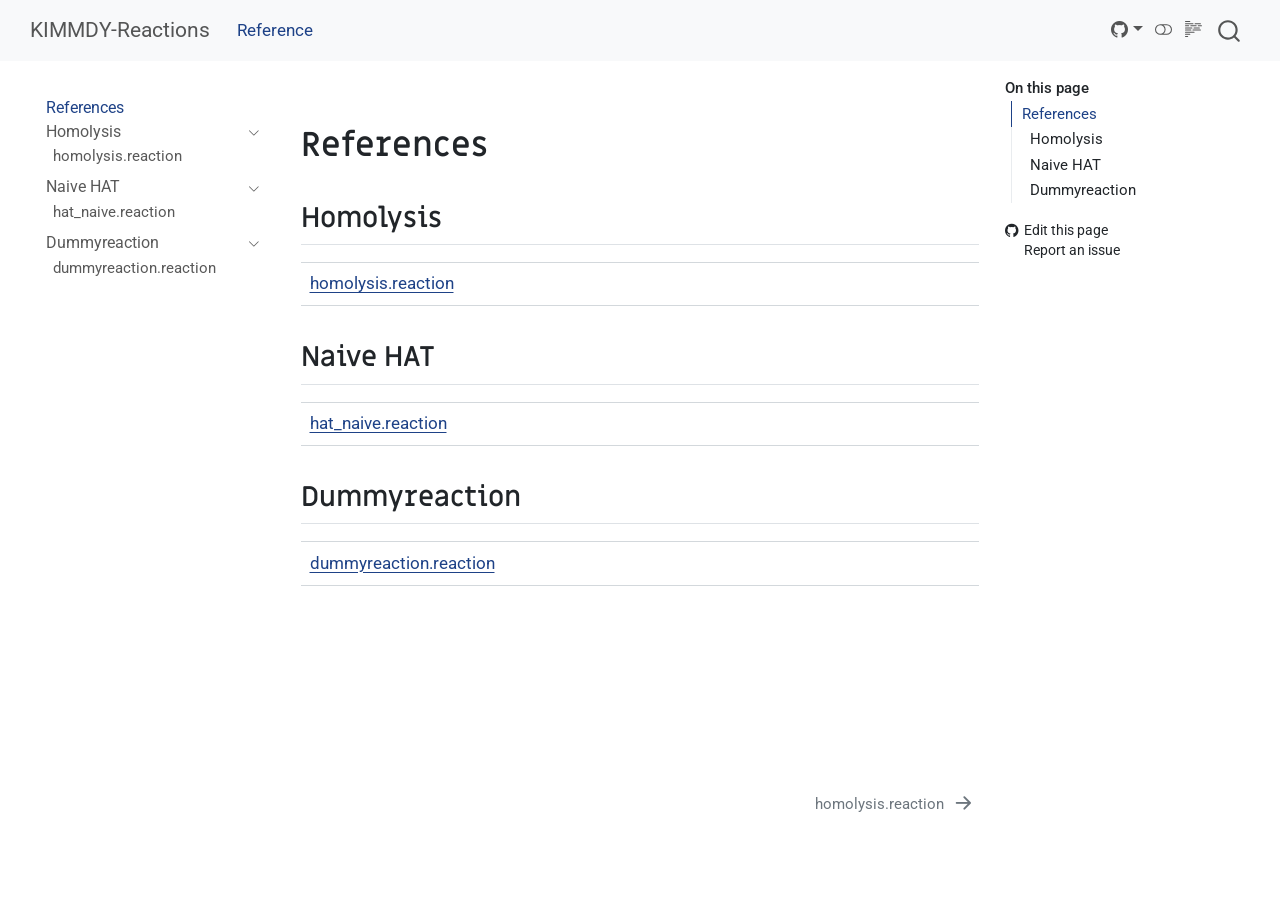
==== docs/_reference/index.html @ 9ba49b52 "docs: add docs" ====
<!DOCTYPE html>
<html xmlns="http://www.w3.org/1999/xhtml" lang="en" xml:lang="en"><head>

<meta charset="utf-8">
<meta name="generator" content="quarto-1.5.56">

<meta name="viewport" content="width=device-width, initial-scale=1.0, user-scalable=yes">


<title>index – KIMMDY-Reactions</title>
<style>
code{white-space: pre-wrap;}
span.smallcaps{font-variant: small-caps;}
div.columns{display: flex; gap: min(4vw, 1.5em);}
div.column{flex: auto; overflow-x: auto;}
div.hanging-indent{margin-left: 1.5em; text-indent: -1.5em;}
ul.task-list{list-style: none;}
ul.task-list li input[type="checkbox"] {
  width: 0.8em;
  margin: 0 0.8em 0.2em -1em; /* quarto-specific, see https://github.com/quarto-dev/quarto-cli/issues/4556 */ 
  vertical-align: middle;
}
</style>


<script src="../site_libs/quarto-nav/quarto-nav.js"></script>
<script src="../site_libs/quarto-nav/headroom.min.js"></script>
<script src="../site_libs/clipboard/clipboard.min.js"></script>
<script src="../site_libs/quarto-search/autocomplete.umd.js"></script>
<script src="../site_libs/quarto-search/fuse.min.js"></script>
<script src="../site_libs/quarto-search/quarto-search.js"></script>
<meta name="quarto:offset" content="../">
<link href="../_reference/homolysis.reaction.html" rel="next">
<script src="../site_libs/quarto-html/quarto.js"></script>
<script src="../site_libs/quarto-html/popper.min.js"></script>
<script src="../site_libs/quarto-html/tippy.umd.min.js"></script>
<script src="../site_libs/quarto-html/anchor.min.js"></script>
<link href="../site_libs/quarto-html/tippy.css" rel="stylesheet">
<link href="../site_libs/quarto-html/quarto-syntax-highlighting.css" rel="stylesheet" class="quarto-color-scheme" id="quarto-text-highlighting-styles">
<link href="../site_libs/quarto-html/quarto-syntax-highlighting-dark.css" rel="prefetch" class="quarto-color-scheme quarto-color-alternate" id="quarto-text-highlighting-styles">
<script src="../site_libs/bootstrap/bootstrap.min.js"></script>
<link href="../site_libs/bootstrap/bootstrap-icons.css" rel="stylesheet">
<link href="../site_libs/bootstrap/bootstrap.min.css" rel="stylesheet" class="quarto-color-scheme" id="quarto-bootstrap" data-mode="light">
<link href="../site_libs/bootstrap/bootstrap-dark.min.css" rel="prefetch" class="quarto-color-scheme quarto-color-alternate" id="quarto-bootstrap" data-mode="dark">
<script id="quarto-search-options" type="application/json">{
  "location": "navbar",
  "copy-button": false,
  "collapse-after": 3,
  "panel-placement": "end",
  "type": "overlay",
  "limit": 50,
  "keyboard-shortcut": [
    "f",
    "/",
    "s"
  ],
  "show-item-context": false,
  "language": {
    "search-no-results-text": "No results",
    "search-matching-documents-text": "matching documents",
    "search-copy-link-title": "Copy link to search",
    "search-hide-matches-text": "Hide additional matches",
    "search-more-match-text": "more match in this document",
    "search-more-matches-text": "more matches in this document",
    "search-clear-button-title": "Clear",
    "search-text-placeholder": "",
    "search-detached-cancel-button-title": "Cancel",
    "search-submit-button-title": "Submit",
    "search-label": "Search"
  }
}</script>


</head>

<body class="nav-sidebar floating nav-fixed">

<div id="quarto-search-results"></div>
  <header id="quarto-header" class="headroom fixed-top">
    <nav class="navbar navbar-expand-lg " data-bs-theme="dark">
      <div class="navbar-container container-fluid">
      <div class="navbar-brand-container mx-auto">
    <a class="navbar-brand" href="../index.html">
    <span class="navbar-title">KIMMDY-Reactions</span>
    </a>
  </div>
            <div id="quarto-search" class="" title="Search"></div>
          <button class="navbar-toggler" type="button" data-bs-toggle="collapse" data-bs-target="#navbarCollapse" aria-controls="navbarCollapse" role="menu" aria-expanded="false" aria-label="Toggle navigation" onclick="if (window.quartoToggleHeadroom) { window.quartoToggleHeadroom(); }">
  <span class="navbar-toggler-icon"></span>
</button>
          <div class="collapse navbar-collapse" id="navbarCollapse">
            <ul class="navbar-nav navbar-nav-scroll me-auto">
  <li class="nav-item">
    <a class="nav-link active" href="../_reference/index.html" aria-current="page"> 
<span class="menu-text">Reference</span></a>
  </li>  
</ul>
          </div> <!-- /navcollapse -->
            <div class="quarto-navbar-tools tools-wide">
    <div class="dropdown">
      <a href="" title="" id="quarto-navigation-tool-dropdown-0" class="quarto-navigation-tool dropdown-toggle px-1" data-bs-toggle="dropdown" aria-expanded="false" role="link" aria-label=""><i class="bi bi-github"></i></a>
      <ul class="dropdown-menu" aria-labelledby="quarto-navigation-tool-dropdown-0">
          <li>
            <a class="dropdown-item quarto-navbar-tools-item" href="https://github.com/graeter-group/kimmdy-reactions">
            Source Code
            </a>
          </li>
          <li>
            <a class="dropdown-item quarto-navbar-tools-item" href="https://github.com/graeter-group/kimmdy-reactions/issues/new">
            Report a Bug
            </a>
          </li>
      </ul>
    </div>
  <a href="" class="quarto-color-scheme-toggle quarto-navigation-tool  px-1" onclick="window.quartoToggleColorScheme(); return false;" title="Toggle dark mode"><i class="bi"></i></a>
  <a href="" class="quarto-reader-toggle quarto-navigation-tool px-1" onclick="window.quartoToggleReader(); return false;" title="Toggle reader mode">
  <div class="quarto-reader-toggle-btn">
  <i class="bi"></i>
  </div>
</a>
</div>
      </div> <!-- /container-fluid -->
    </nav>
  <nav class="quarto-secondary-nav">
    <div class="container-fluid d-flex">
      <button type="button" class="quarto-btn-toggle btn" data-bs-toggle="collapse" role="button" data-bs-target=".quarto-sidebar-collapse-item" aria-controls="quarto-sidebar" aria-expanded="false" aria-label="Toggle sidebar navigation" onclick="if (window.quartoToggleHeadroom) { window.quartoToggleHeadroom(); }">
        <i class="bi bi-layout-text-sidebar-reverse"></i>
      </button>
        <nav class="quarto-page-breadcrumbs" aria-label="breadcrumb"><ol class="breadcrumb"><li class="breadcrumb-item"><a href="../_reference/index.html">References</a></li></ol></nav>
        <a class="flex-grow-1" role="navigation" data-bs-toggle="collapse" data-bs-target=".quarto-sidebar-collapse-item" aria-controls="quarto-sidebar" aria-expanded="false" aria-label="Toggle sidebar navigation" onclick="if (window.quartoToggleHeadroom) { window.quartoToggleHeadroom(); }">      
        </a>
    </div>
  </nav>
</header>
<!-- content -->
<div id="quarto-content" class="quarto-container page-columns page-rows-contents page-layout-article page-navbar">
<!-- sidebar -->
  <nav id="quarto-sidebar" class="sidebar collapse collapse-horizontal quarto-sidebar-collapse-item sidebar-navigation floating overflow-auto">
    <div class="sidebar-menu-container"> 
    <ul class="list-unstyled mt-1">
        <li class="sidebar-item">
  <div class="sidebar-item-container"> 
  <a href="../_reference/index.html" class="sidebar-item-text sidebar-link active">
 <span class="menu-text">References</span></a>
  </div>
</li>
        <li class="sidebar-item sidebar-item-section">
      <div class="sidebar-item-container"> 
            <a class="sidebar-item-text sidebar-link text-start" data-bs-toggle="collapse" data-bs-target="#quarto-sidebar-section-1" role="navigation" aria-expanded="true">
 <span class="menu-text">Homolysis</span></a>
          <a class="sidebar-item-toggle text-start" data-bs-toggle="collapse" data-bs-target="#quarto-sidebar-section-1" role="navigation" aria-expanded="true" aria-label="Toggle section">
            <i class="bi bi-chevron-right ms-2"></i>
          </a> 
      </div>
      <ul id="quarto-sidebar-section-1" class="collapse list-unstyled sidebar-section depth1 show">  
          <li class="sidebar-item">
  <div class="sidebar-item-container"> 
  <a href="../_reference/homolysis.reaction.html" class="sidebar-item-text sidebar-link">
 <span class="menu-text">homolysis.reaction</span></a>
  </div>
</li>
      </ul>
  </li>
        <li class="sidebar-item sidebar-item-section">
      <div class="sidebar-item-container"> 
            <a class="sidebar-item-text sidebar-link text-start" data-bs-toggle="collapse" data-bs-target="#quarto-sidebar-section-2" role="navigation" aria-expanded="true">
 <span class="menu-text">Naive HAT</span></a>
          <a class="sidebar-item-toggle text-start" data-bs-toggle="collapse" data-bs-target="#quarto-sidebar-section-2" role="navigation" aria-expanded="true" aria-label="Toggle section">
            <i class="bi bi-chevron-right ms-2"></i>
          </a> 
      </div>
      <ul id="quarto-sidebar-section-2" class="collapse list-unstyled sidebar-section depth1 show">  
          <li class="sidebar-item">
  <div class="sidebar-item-container"> 
  <a href="../_reference/hat_naive.reaction.html" class="sidebar-item-text sidebar-link">
 <span class="menu-text">hat_naive.reaction</span></a>
  </div>
</li>
      </ul>
  </li>
        <li class="sidebar-item sidebar-item-section">
      <div class="sidebar-item-container"> 
            <a class="sidebar-item-text sidebar-link text-start" data-bs-toggle="collapse" data-bs-target="#quarto-sidebar-section-3" role="navigation" aria-expanded="true">
 <span class="menu-text">Dummyreaction</span></a>
          <a class="sidebar-item-toggle text-start" data-bs-toggle="collapse" data-bs-target="#quarto-sidebar-section-3" role="navigation" aria-expanded="true" aria-label="Toggle section">
            <i class="bi bi-chevron-right ms-2"></i>
          </a> 
      </div>
      <ul id="quarto-sidebar-section-3" class="collapse list-unstyled sidebar-section depth1 show">  
          <li class="sidebar-item">
  <div class="sidebar-item-container"> 
  <a href="../_reference/dummyreaction.reaction.html" class="sidebar-item-text sidebar-link">
 <span class="menu-text">dummyreaction.reaction</span></a>
  </div>
</li>
      </ul>
  </li>
    </ul>
    </div>
</nav>
<div id="quarto-sidebar-glass" class="quarto-sidebar-collapse-item" data-bs-toggle="collapse" data-bs-target=".quarto-sidebar-collapse-item"></div>
<!-- margin-sidebar -->
    <div id="quarto-margin-sidebar" class="sidebar margin-sidebar">
        <nav id="TOC" role="doc-toc" class="toc-active" data-toc-expanded="99">
    <h2 id="toc-title">On this page</h2>
   
  <ul>
  <li><a href="#references" id="toc-references" class="nav-link active" data-scroll-target="#references">References</a>
  <ul>
  <li><a href="#homolysis" id="toc-homolysis" class="nav-link" data-scroll-target="#homolysis">Homolysis</a></li>
  <li><a href="#naive-hat" id="toc-naive-hat" class="nav-link" data-scroll-target="#naive-hat">Naive HAT</a></li>
  <li><a href="#dummyreaction" id="toc-dummyreaction" class="nav-link" data-scroll-target="#dummyreaction">Dummyreaction</a></li>
  </ul></li>
  </ul>
<div class="toc-actions"><ul><li><a href="https://github.com/graeter-group/kimmdy-reactions/edit/main/_reference/index.qmd" class="toc-action"><i class="bi bi-github"></i>Edit this page</a></li><li><a href="https://github.com/graeter-group/kimmdy-reactions/issues/new" class="toc-action"><i class="bi empty"></i>Report an issue</a></li></ul></div></nav>
    </div>
<!-- main -->
<main class="content" id="quarto-document-content">




<section id="references" class="level1 doc doc-index">
<h1 class="doc doc-index">References</h1>
<section id="homolysis" class="level2">
<h2 class="anchored" data-anchor-id="homolysis">Homolysis</h2>
<table class="caption-top table">
<tbody>
<tr class="odd">
<td><a href="../_reference/homolysis.reaction.html#homolysis.reaction">homolysis.reaction</a></td>
<td></td>
</tr>
</tbody>
</table>
</section>
<section id="naive-hat" class="level2">
<h2 class="anchored" data-anchor-id="naive-hat">Naive HAT</h2>
<table class="caption-top table">
<tbody>
<tr class="odd">
<td><a href="../_reference/hat_naive.reaction.html#hat_naive.reaction">hat_naive.reaction</a></td>
<td></td>
</tr>
</tbody>
</table>
</section>
<section id="dummyreaction" class="level2">
<h2 class="anchored" data-anchor-id="dummyreaction">Dummyreaction</h2>
<table class="caption-top table">
<tbody>
<tr class="odd">
<td><a href="../_reference/dummyreaction.reaction.html#dummyreaction.reaction">dummyreaction.reaction</a></td>
<td></td>
</tr>
</tbody>
</table>


</section>
</section>

<a onclick="window.scrollTo(0, 0); return false;" role="button" id="quarto-back-to-top"><i class="bi bi-arrow-up"></i> Back to top</a></main> <!-- /main -->
<script id="quarto-html-after-body" type="application/javascript">
window.document.addEventListener("DOMContentLoaded", function (event) {
  const toggleBodyColorMode = (bsSheetEl) => {
    const mode = bsSheetEl.getAttribute("data-mode");
    const bodyEl = window.document.querySelector("body");
    if (mode === "dark") {
      bodyEl.classList.add("quarto-dark");
      bodyEl.classList.remove("quarto-light");
    } else {
      bodyEl.classList.add("quarto-light");
      bodyEl.classList.remove("quarto-dark");
    }
  }
  const toggleBodyColorPrimary = () => {
    const bsSheetEl = window.document.querySelector("link#quarto-bootstrap");
    if (bsSheetEl) {
      toggleBodyColorMode(bsSheetEl);
    }
  }
  toggleBodyColorPrimary();  
  const disableStylesheet = (stylesheets) => {
    for (let i=0; i < stylesheets.length; i++) {
      const stylesheet = stylesheets[i];
      stylesheet.rel = 'prefetch';
    }
  }
  const enableStylesheet = (stylesheets) => {
    for (let i=0; i < stylesheets.length; i++) {
      const stylesheet = stylesheets[i];
      stylesheet.rel = 'stylesheet';
    }
  }
  const manageTransitions = (selector, allowTransitions) => {
    const els = window.document.querySelectorAll(selector);
    for (let i=0; i < els.length; i++) {
      const el = els[i];
      if (allowTransitions) {
        el.classList.remove('notransition');
      } else {
        el.classList.add('notransition');
      }
    }
  }
  const toggleGiscusIfUsed = (isAlternate, darkModeDefault) => {
    const baseTheme = document.querySelector('#giscus-base-theme')?.value ?? 'light';
    const alternateTheme = document.querySelector('#giscus-alt-theme')?.value ?? 'dark';
    let newTheme = '';
    if(darkModeDefault) {
      newTheme = isAlternate ? baseTheme : alternateTheme;
    } else {
      newTheme = isAlternate ? alternateTheme : baseTheme;
    }
    const changeGiscusTheme = () => {
      // From: https://github.com/giscus/giscus/issues/336
      const sendMessage = (message) => {
        const iframe = document.querySelector('iframe.giscus-frame');
        if (!iframe) return;
        iframe.contentWindow.postMessage({ giscus: message }, 'https://giscus.app');
      }
      sendMessage({
        setConfig: {
          theme: newTheme
        }
      });
    }
    const isGiscussLoaded = window.document.querySelector('iframe.giscus-frame') !== null;
    if (isGiscussLoaded) {
      changeGiscusTheme();
    }
  }
  const toggleColorMode = (alternate) => {
    // Switch the stylesheets
    const alternateStylesheets = window.document.querySelectorAll('link.quarto-color-scheme.quarto-color-alternate');
    manageTransitions('#quarto-margin-sidebar .nav-link', false);
    if (alternate) {
      enableStylesheet(alternateStylesheets);
      for (const sheetNode of alternateStylesheets) {
        if (sheetNode.id === "quarto-bootstrap") {
          toggleBodyColorMode(sheetNode);
        }
      }
    } else {
      disableStylesheet(alternateStylesheets);
      toggleBodyColorPrimary();
    }
    manageTransitions('#quarto-margin-sidebar .nav-link', true);
    // Switch the toggles
    const toggles = window.document.querySelectorAll('.quarto-color-scheme-toggle');
    for (let i=0; i < toggles.length; i++) {
      const toggle = toggles[i];
      if (toggle) {
        if (alternate) {
          toggle.classList.add("alternate");     
        } else {
          toggle.classList.remove("alternate");
        }
      }
    }
    // Hack to workaround the fact that safari doesn't
    // properly recolor the scrollbar when toggling (#1455)
    if (navigator.userAgent.indexOf('Safari') > 0 && navigator.userAgent.indexOf('Chrome') == -1) {
      manageTransitions("body", false);
      window.scrollTo(0, 1);
      setTimeout(() => {
        window.scrollTo(0, 0);
        manageTransitions("body", true);
      }, 40);  
    }
  }
  const isFileUrl = () => { 
    return window.location.protocol === 'file:';
  }
  const hasAlternateSentinel = () => {  
    let styleSentinel = getColorSchemeSentinel();
    if (styleSentinel !== null) {
      return styleSentinel === "alternate";
    } else {
      return false;
    }
  }
  const setStyleSentinel = (alternate) => {
    const value = alternate ? "alternate" : "default";
    if (!isFileUrl()) {
      window.localStorage.setItem("quarto-color-scheme", value);
    } else {
      localAlternateSentinel = value;
    }
  }
  const getColorSchemeSentinel = () => {
    if (!isFileUrl()) {
      const storageValue = window.localStorage.getItem("quarto-color-scheme");
      return storageValue != null ? storageValue : localAlternateSentinel;
    } else {
      return localAlternateSentinel;
    }
  }
  const darkModeDefault = false;
  let localAlternateSentinel = darkModeDefault ? 'alternate' : 'default';
  // Dark / light mode switch
  window.quartoToggleColorScheme = () => {
    // Read the current dark / light value 
    let toAlternate = !hasAlternateSentinel();
    toggleColorMode(toAlternate);
    setStyleSentinel(toAlternate);
    toggleGiscusIfUsed(toAlternate, darkModeDefault);
  };
  // Ensure there is a toggle, if there isn't float one in the top right
  if (window.document.querySelector('.quarto-color-scheme-toggle') === null) {
    const a = window.document.createElement('a');
    a.classList.add('top-right');
    a.classList.add('quarto-color-scheme-toggle');
    a.href = "";
    a.onclick = function() { try { window.quartoToggleColorScheme(); } catch {} return false; };
    const i = window.document.createElement("i");
    i.classList.add('bi');
    a.appendChild(i);
    window.document.body.appendChild(a);
  }
  // Switch to dark mode if need be
  if (hasAlternateSentinel()) {
    toggleColorMode(true);
  } else {
    toggleColorMode(false);
  }
  const icon = "";
  const anchorJS = new window.AnchorJS();
  anchorJS.options = {
    placement: 'right',
    icon: icon
  };
  anchorJS.add('.anchored');
  const isCodeAnnotation = (el) => {
    for (const clz of el.classList) {
      if (clz.startsWith('code-annotation-')) {                     
        return true;
      }
    }
    return false;
  }
  const onCopySuccess = function(e) {
    // button target
    const button = e.trigger;
    // don't keep focus
    button.blur();
    // flash "checked"
    button.classList.add('code-copy-button-checked');
    var currentTitle = button.getAttribute("title");
    button.setAttribute("title", "Copied!");
    let tooltip;
    if (window.bootstrap) {
      button.setAttribute("data-bs-toggle", "tooltip");
      button.setAttribute("data-bs-placement", "left");
      button.setAttribute("data-bs-title", "Copied!");
      tooltip = new bootstrap.Tooltip(button, 
        { trigger: "manual", 
          customClass: "code-copy-button-tooltip",
          offset: [0, -8]});
      tooltip.show();    
    }
    setTimeout(function() {
      if (tooltip) {
        tooltip.hide();
        button.removeAttribute("data-bs-title");
        button.removeAttribute("data-bs-toggle");
        button.removeAttribute("data-bs-placement");
      }
      button.setAttribute("title", currentTitle);
      button.classList.remove('code-copy-button-checked');
    }, 1000);
    // clear code selection
    e.clearSelection();
  }
  const getTextToCopy = function(trigger) {
      const codeEl = trigger.previousElementSibling.cloneNode(true);
      for (const childEl of codeEl.children) {
        if (isCodeAnnotation(childEl)) {
          childEl.remove();
        }
      }
      return codeEl.innerText;
  }
  const clipboard = new window.ClipboardJS('.code-copy-button:not([data-in-quarto-modal])', {
    text: getTextToCopy
  });
  clipboard.on('success', onCopySuccess);
  if (window.document.getElementById('quarto-embedded-source-code-modal')) {
    // For code content inside modals, clipBoardJS needs to be initialized with a container option
    // TODO: Check when it could be a function (https://github.com/zenorocha/clipboard.js/issues/860)
    const clipboardModal = new window.ClipboardJS('.code-copy-button[data-in-quarto-modal]', {
      text: getTextToCopy,
      container: window.document.getElementById('quarto-embedded-source-code-modal')
    });
    clipboardModal.on('success', onCopySuccess);
  }
    var localhostRegex = new RegExp(/^(?:http|https):\/\/localhost\:?[0-9]*\//);
    var mailtoRegex = new RegExp(/^mailto:/);
      var filterRegex = new RegExp("http:\/\/graeter-group\.github\.io\/kimmdy-reactions");
    var isInternal = (href) => {
        return filterRegex.test(href) || localhostRegex.test(href) || mailtoRegex.test(href);
    }
    // Inspect non-navigation links and adorn them if external
 	var links = window.document.querySelectorAll('a[href]:not(.nav-link):not(.navbar-brand):not(.toc-action):not(.sidebar-link):not(.sidebar-item-toggle):not(.pagination-link):not(.no-external):not([aria-hidden]):not(.dropdown-item):not(.quarto-navigation-tool):not(.about-link)');
    for (var i=0; i<links.length; i++) {
      const link = links[i];
      if (!isInternal(link.href)) {
        // undo the damage that might have been done by quarto-nav.js in the case of
        // links that we want to consider external
        if (link.dataset.originalHref !== undefined) {
          link.href = link.dataset.originalHref;
        }
      }
    }
  function tippyHover(el, contentFn, onTriggerFn, onUntriggerFn) {
    const config = {
      allowHTML: true,
      maxWidth: 500,
      delay: 100,
      arrow: false,
      appendTo: function(el) {
          return el.parentElement;
      },
      interactive: true,
      interactiveBorder: 10,
      theme: 'quarto',
      placement: 'bottom-start',
    };
    if (contentFn) {
      config.content = contentFn;
    }
    if (onTriggerFn) {
      config.onTrigger = onTriggerFn;
    }
    if (onUntriggerFn) {
      config.onUntrigger = onUntriggerFn;
    }
    window.tippy(el, config); 
  }
  const noterefs = window.document.querySelectorAll('a[role="doc-noteref"]');
  for (var i=0; i<noterefs.length; i++) {
    const ref = noterefs[i];
    tippyHover(ref, function() {
      // use id or data attribute instead here
      let href = ref.getAttribute('data-footnote-href') || ref.getAttribute('href');
      try { href = new URL(href).hash; } catch {}
      const id = href.replace(/^#\/?/, "");
      const note = window.document.getElementById(id);
      if (note) {
        return note.innerHTML;
      } else {
        return "";
      }
    });
  }
  const xrefs = window.document.querySelectorAll('a.quarto-xref');
  const processXRef = (id, note) => {
    // Strip column container classes
    const stripColumnClz = (el) => {
      el.classList.remove("page-full", "page-columns");
      if (el.children) {
        for (const child of el.children) {
          stripColumnClz(child);
        }
      }
    }
    stripColumnClz(note)
    if (id === null || id.startsWith('sec-')) {
      // Special case sections, only their first couple elements
      const container = document.createElement("div");
      if (note.children && note.children.length > 2) {
        container.appendChild(note.children[0].cloneNode(true));
        for (let i = 1; i < note.children.length; i++) {
          const child = note.children[i];
          if (child.tagName === "P" && child.innerText === "") {
            continue;
          } else {
            container.appendChild(child.cloneNode(true));
            break;
          }
        }
        if (window.Quarto?.typesetMath) {
          window.Quarto.typesetMath(container);
        }
        return container.innerHTML
      } else {
        if (window.Quarto?.typesetMath) {
          window.Quarto.typesetMath(note);
        }
        return note.innerHTML;
      }
    } else {
      // Remove any anchor links if they are present
      const anchorLink = note.querySelector('a.anchorjs-link');
      if (anchorLink) {
        anchorLink.remove();
      }
      if (window.Quarto?.typesetMath) {
        window.Quarto.typesetMath(note);
      }
      // TODO in 1.5, we should make sure this works without a callout special case
      if (note.classList.contains("callout")) {
        return note.outerHTML;
      } else {
        return note.innerHTML;
      }
    }
  }
  for (var i=0; i<xrefs.length; i++) {
    const xref = xrefs[i];
    tippyHover(xref, undefined, function(instance) {
      instance.disable();
      let url = xref.getAttribute('href');
      let hash = undefined; 
      if (url.startsWith('#')) {
        hash = url;
      } else {
        try { hash = new URL(url).hash; } catch {}
      }
      if (hash) {
        const id = hash.replace(/^#\/?/, "");
        const note = window.document.getElementById(id);
        if (note !== null) {
          try {
            const html = processXRef(id, note.cloneNode(true));
            instance.setContent(html);
          } finally {
            instance.enable();
            instance.show();
          }
        } else {
          // See if we can fetch this
          fetch(url.split('#')[0])
          .then(res => res.text())
          .then(html => {
            const parser = new DOMParser();
            const htmlDoc = parser.parseFromString(html, "text/html");
            const note = htmlDoc.getElementById(id);
            if (note !== null) {
              const html = processXRef(id, note);
              instance.setContent(html);
            } 
          }).finally(() => {
            instance.enable();
            instance.show();
          });
        }
      } else {
        // See if we can fetch a full url (with no hash to target)
        // This is a special case and we should probably do some content thinning / targeting
        fetch(url)
        .then(res => res.text())
        .then(html => {
          const parser = new DOMParser();
          const htmlDoc = parser.parseFromString(html, "text/html");
          const note = htmlDoc.querySelector('main.content');
          if (note !== null) {
            // This should only happen for chapter cross references
            // (since there is no id in the URL)
            // remove the first header
            if (note.children.length > 0 && note.children[0].tagName === "HEADER") {
              note.children[0].remove();
            }
            const html = processXRef(null, note);
            instance.setContent(html);
          } 
        }).finally(() => {
          instance.enable();
          instance.show();
        });
      }
    }, function(instance) {
    });
  }
      let selectedAnnoteEl;
      const selectorForAnnotation = ( cell, annotation) => {
        let cellAttr = 'data-code-cell="' + cell + '"';
        let lineAttr = 'data-code-annotation="' +  annotation + '"';
        const selector = 'span[' + cellAttr + '][' + lineAttr + ']';
        return selector;
      }
      const selectCodeLines = (annoteEl) => {
        const doc = window.document;
        const targetCell = annoteEl.getAttribute("data-target-cell");
        const targetAnnotation = annoteEl.getAttribute("data-target-annotation");
        const annoteSpan = window.document.querySelector(selectorForAnnotation(targetCell, targetAnnotation));
        const lines = annoteSpan.getAttribute("data-code-lines").split(",");
        const lineIds = lines.map((line) => {
          return targetCell + "-" + line;
        })
        let top = null;
        let height = null;
        let parent = null;
        if (lineIds.length > 0) {
            //compute the position of the single el (top and bottom and make a div)
            const el = window.document.getElementById(lineIds[0]);
            top = el.offsetTop;
            height = el.offsetHeight;
            parent = el.parentElement.parentElement;
          if (lineIds.length > 1) {
            const lastEl = window.document.getElementById(lineIds[lineIds.length - 1]);
            const bottom = lastEl.offsetTop + lastEl.offsetHeight;
            height = bottom - top;
          }
          if (top !== null && height !== null && parent !== null) {
            // cook up a div (if necessary) and position it 
            let div = window.document.getElementById("code-annotation-line-highlight");
            if (div === null) {
              div = window.document.createElement("div");
              div.setAttribute("id", "code-annotation-line-highlight");
              div.style.position = 'absolute';
              parent.appendChild(div);
            }
            div.style.top = top - 2 + "px";
            div.style.height = height + 4 + "px";
            div.style.left = 0;
            let gutterDiv = window.document.getElementById("code-annotation-line-highlight-gutter");
            if (gutterDiv === null) {
              gutterDiv = window.document.createElement("div");
              gutterDiv.setAttribute("id", "code-annotation-line-highlight-gutter");
              gutterDiv.style.position = 'absolute';
              const codeCell = window.document.getElementById(targetCell);
              const gutter = codeCell.querySelector('.code-annotation-gutter');
              gutter.appendChild(gutterDiv);
            }
            gutterDiv.style.top = top - 2 + "px";
            gutterDiv.style.height = height + 4 + "px";
          }
          selectedAnnoteEl = annoteEl;
        }
      };
      const unselectCodeLines = () => {
        const elementsIds = ["code-annotation-line-highlight", "code-annotation-line-highlight-gutter"];
        elementsIds.forEach((elId) => {
          const div = window.document.getElementById(elId);
          if (div) {
            div.remove();
          }
        });
        selectedAnnoteEl = undefined;
      };
        // Handle positioning of the toggle
    window.addEventListener(
      "resize",
      throttle(() => {
        elRect = undefined;
        if (selectedAnnoteEl) {
          selectCodeLines(selectedAnnoteEl);
        }
      }, 10)
    );
    function throttle(fn, ms) {
    let throttle = false;
    let timer;
      return (...args) => {
        if(!throttle) { // first call gets through
            fn.apply(this, args);
            throttle = true;
        } else { // all the others get throttled
            if(timer) clearTimeout(timer); // cancel #2
            timer = setTimeout(() => {
              fn.apply(this, args);
              timer = throttle = false;
            }, ms);
        }
      };
    }
      // Attach click handler to the DT
      const annoteDls = window.document.querySelectorAll('dt[data-target-cell]');
      for (const annoteDlNode of annoteDls) {
        annoteDlNode.addEventListener('click', (event) => {
          const clickedEl = event.target;
          if (clickedEl !== selectedAnnoteEl) {
            unselectCodeLines();
            const activeEl = window.document.querySelector('dt[data-target-cell].code-annotation-active');
            if (activeEl) {
              activeEl.classList.remove('code-annotation-active');
            }
            selectCodeLines(clickedEl);
            clickedEl.classList.add('code-annotation-active');
          } else {
            // Unselect the line
            unselectCodeLines();
            clickedEl.classList.remove('code-annotation-active');
          }
        });
      }
  const findCites = (el) => {
    const parentEl = el.parentElement;
    if (parentEl) {
      const cites = parentEl.dataset.cites;
      if (cites) {
        return {
          el,
          cites: cites.split(' ')
        };
      } else {
        return findCites(el.parentElement)
      }
    } else {
      return undefined;
    }
  };
  var bibliorefs = window.document.querySelectorAll('a[role="doc-biblioref"]');
  for (var i=0; i<bibliorefs.length; i++) {
    const ref = bibliorefs[i];
    const citeInfo = findCites(ref);
    if (citeInfo) {
      tippyHover(citeInfo.el, function() {
        var popup = window.document.createElement('div');
        citeInfo.cites.forEach(function(cite) {
          var citeDiv = window.document.createElement('div');
          citeDiv.classList.add('hanging-indent');
          citeDiv.classList.add('csl-entry');
          var biblioDiv = window.document.getElementById('ref-' + cite);
          if (biblioDiv) {
            citeDiv.innerHTML = biblioDiv.innerHTML;
          }
          popup.appendChild(citeDiv);
        });
        return popup.innerHTML;
      });
    }
  }
});
</script>
<nav class="page-navigation">
  <div class="nav-page nav-page-previous">
  </div>
  <div class="nav-page nav-page-next">
      <a href="../_reference/homolysis.reaction.html" class="pagination-link" aria-label="homolysis.reaction">
        <span class="nav-page-text">homolysis.reaction</span> <i class="bi bi-arrow-right-short"></i>
      </a>
  </div>
</nav>
</div> <!-- /content -->




<footer class="footer"><div class="nav-footer"><div class="nav-footer-center"><div class="toc-actions d-sm-block d-md-none"><ul><li><a href="https://github.com/graeter-group/kimmdy-reactions/edit/main/_reference/index.qmd" class="toc-action"><i class="bi bi-github"></i>Edit this page</a></li><li><a href="https://github.com/graeter-group/kimmdy-reactions/issues/new" class="toc-action"><i class="bi empty"></i>Report an issue</a></li></ul></div></div></div></footer></body></html>
---- docs/site_libs/quarto-html/tippy.css ----
.tippy-box[data-animation=fade][data-state=hidden]{opacity:0}[data-tippy-root]{max-width:calc(100vw - 10px)}.tippy-box{position:relative;background-color:#333;color:#fff;border-radius:4px;font-size:14px;line-height:1.4;white-space:normal;outline:0;transition-property:transform,visibility,opacity}.tippy-box[data-placement^=top]>.tippy-arrow{bottom:0}.tippy-box[data-placement^=top]>.tippy-arrow:before{bottom:-7px;left:0;border-width:8px 8px 0;border-top-color:initial;transform-origin:center top}.tippy-box[data-placement^=bottom]>.tippy-arrow{top:0}.tippy-box[data-placement^=bottom]>.tippy-arrow:before{top:-7px;left:0;border-width:0 8px 8px;border-bottom-color:initial;transform-origin:center bottom}.tippy-box[data-placement^=left]>.tippy-arrow{right:0}.tippy-box[data-placement^=left]>.tippy-arrow:before{border-width:8px 0 8px 8px;border-left-color:initial;right:-7px;transform-origin:center left}.tippy-box[data-placement^=right]>.tippy-arrow{left:0}.tippy-box[data-placement^=right]>.tippy-arrow:before{left:-7px;border-width:8px 8px 8px 0;border-right-color:initial;transform-origin:center right}.tippy-box[data-inertia][data-state=visible]{transition-timing-function:cubic-bezier(.54,1.5,.38,1.11)}.tippy-arrow{width:16px;height:16px;color:#333}.tippy-arrow:before{content:"";position:absolute;border-color:transparent;border-style:solid}.tippy-content{position:relative;padding:5px 9px;z-index:1}
---- docs/site_libs/quarto-html/quarto-syntax-highlighting.css ----
/* quarto syntax highlight colors */
:root {
  --quarto-hl-ot-color: #003B4F;
  --quarto-hl-at-color: #657422;
  --quarto-hl-ss-color: #20794D;
  --quarto-hl-an-color: #5E5E5E;
  --quarto-hl-fu-color: #4758AB;
  --quarto-hl-st-color: #20794D;
  --quarto-hl-cf-color: #003B4F;
  --quarto-hl-op-color: #5E5E5E;
  --quarto-hl-er-color: #AD0000;
  --quarto-hl-bn-color: #AD0000;
  --quarto-hl-al-color: #AD0000;
  --quarto-hl-va-color: #111111;
  --quarto-hl-bu-color: inherit;
  --quarto-hl-ex-color: inherit;
  --quarto-hl-pp-color: #AD0000;
  --quarto-hl-in-color: #5E5E5E;
  --quarto-hl-vs-color: #20794D;
  --quarto-hl-wa-color: #5E5E5E;
  --quarto-hl-do-color: #5E5E5E;
  --quarto-hl-im-color: #00769E;
  --quarto-hl-ch-color: #20794D;
  --quarto-hl-dt-color: #AD0000;
  --quarto-hl-fl-color: #AD0000;
  --quarto-hl-co-color: #5E5E5E;
  --quarto-hl-cv-color: #5E5E5E;
  --quarto-hl-cn-color: #8f5902;
  --quarto-hl-sc-color: #5E5E5E;
  --quarto-hl-dv-color: #AD0000;
  --quarto-hl-kw-color: #003B4F;
}

/* other quarto variables */
:root {
  --quarto-font-monospace: "Fira Mono", Menlo, Consolas, monospace;
}

pre > code.sourceCode > span {
  color: #003B4F;
}

code span {
  color: #003B4F;
}

code.sourceCode > span {
  color: #003B4F;
}

div.sourceCode,
div.sourceCode pre.sourceCode {
  color: #003B4F;
}

code span.ot {
  color: #003B4F;
  font-style: inherit;
}

code span.at {
  color: #657422;
  font-style: inherit;
}

code span.ss {
  color: #20794D;
  font-style: inherit;
}

code span.an {
  color: #5E5E5E;
  font-style: inherit;
}

code span.fu {
  color: #4758AB;
  font-style: inherit;
}

code span.st {
  color: #20794D;
  font-style: inherit;
}

code span.cf {
  color: #003B4F;
  font-weight: bold;
  font-style: inherit;
}

code span.op {
  color: #5E5E5E;
  font-style: inherit;
}

code span.er {
  color: #AD0000;
  font-style: inherit;
}

code span.bn {
  color: #AD0000;
  font-style: inherit;
}

code span.al {
  color: #AD0000;
  font-style: inherit;
}

code span.va {
  color: #111111;
  font-style: inherit;
}

code span.bu {
  font-style: inherit;
}

code span.ex {
  font-style: inherit;
}

code span.pp {
  color: #AD0000;
  font-style: inherit;
}

code span.in {
  color: #5E5E5E;
  font-style: inherit;
}

code span.vs {
  color: #20794D;
  font-style: inherit;
}

code span.wa {
  color: #5E5E5E;
  font-style: italic;
}

code span.do {
  color: #5E5E5E;
  font-style: italic;
}

code span.im {
  color: #00769E;
  font-style: inherit;
}

code span.ch {
  color: #20794D;
  font-style: inherit;
}

code span.dt {
  color: #AD0000;
  font-style: inherit;
}

code span.fl {
  color: #AD0000;
  font-style: inherit;
}

code span.co {
  color: #5E5E5E;
  font-style: inherit;
}

code span.cv {
  color: #5E5E5E;
  font-style: italic;
}

code span.cn {
  color: #8f5902;
  font-style: inherit;
}

code span.sc {
  color: #5E5E5E;
  font-style: inherit;
}

code span.dv {
  color: #AD0000;
  font-style: inherit;
}

code span.kw {
  color: #003B4F;
  font-weight: bold;
  font-style: inherit;
}

.prevent-inlining {
  content: "</";
}

/*# sourceMappingURL=debc5d5d77c3f9108843748ff7464032.css.map */
---- docs/site_libs/quarto-html/quarto-syntax-highlighting-dark.css ----
/* quarto syntax highlight colors */
:root {
  --quarto-hl-al-color: #f07178;
  --quarto-hl-an-color: #d4d0ab;
  --quarto-hl-at-color: #00e0e0;
  --quarto-hl-bn-color: #d4d0ab;
  --quarto-hl-bu-color: #abe338;
  --quarto-hl-ch-color: #abe338;
  --quarto-hl-co-color: #f8f8f2;
  --quarto-hl-cv-color: #ffd700;
  --quarto-hl-cn-color: #ffd700;
  --quarto-hl-cf-color: #ffa07a;
  --quarto-hl-dt-color: #ffa07a;
  --quarto-hl-dv-color: #d4d0ab;
  --quarto-hl-do-color: #f8f8f2;
  --quarto-hl-er-color: #f07178;
  --quarto-hl-ex-color: #00e0e0;
  --quarto-hl-fl-color: #d4d0ab;
  --quarto-hl-fu-color: #ffa07a;
  --quarto-hl-im-color: #abe338;
  --quarto-hl-in-color: #d4d0ab;
  --quarto-hl-kw-color: #ffa07a;
  --quarto-hl-op-color: #ffa07a;
  --quarto-hl-ot-color: #00e0e0;
  --quarto-hl-pp-color: #dcc6e0;
  --quarto-hl-re-color: #00e0e0;
  --quarto-hl-sc-color: #abe338;
  --quarto-hl-ss-color: #abe338;
  --quarto-hl-st-color: #abe338;
  --quarto-hl-va-color: #00e0e0;
  --quarto-hl-vs-color: #abe338;
  --quarto-hl-wa-color: #dcc6e0;
}

/* other quarto variables */
:root {
  --quarto-font-monospace: "Fira Mono", Menlo, Consolas, monospace;
}

code span.al {
  background-color: #2a0f15;
  font-weight: bold;
  color: #f07178;
}

code span.an {
  color: #d4d0ab;
}

code span.at {
  color: #00e0e0;
}

code span.bn {
  color: #d4d0ab;
}

code span.bu {
  color: #abe338;
}

code span.ch {
  color: #abe338;
}

code span.co {
  font-style: italic;
  color: #f8f8f2;
}

code span.cv {
  color: #ffd700;
}

code span.cn {
  color: #ffd700;
}

code span.cf {
  font-weight: bold;
  color: #ffa07a;
}

code span.dt {
  color: #ffa07a;
}

code span.dv {
  color: #d4d0ab;
}

code span.do {
  color: #f8f8f2;
}

code span.er {
  color: #f07178;
  text-decoration: underline;
}

code span.ex {
  font-weight: bold;
  color: #00e0e0;
}

code span.fl {
  color: #d4d0ab;
}

code span.fu {
  color: #ffa07a;
}

code span.im {
  color: #abe338;
}

code span.in {
  color: #d4d0ab;
}

code span.kw {
  font-weight: bold;
  color: #ffa07a;
}

pre > code.sourceCode > span {
  color: #f8f8f2;
}

code span {
  color: #f8f8f2;
}

code.sourceCode > span {
  color: #f8f8f2;
}

div.sourceCode,
div.sourceCode pre.sourceCode {
  color: #f8f8f2;
}

code span.op {
  color: #ffa07a;
}

code span.ot {
  color: #00e0e0;
}

code span.pp {
  color: #dcc6e0;
}

code span.re {
  background-color: #f8f8f2;
  color: #00e0e0;
}

code span.sc {
  color: #abe338;
}

code span.ss {
  color: #abe338;
}

code span.st {
  color: #abe338;
}

code span.va {
  color: #00e0e0;
}

code span.vs {
  color: #abe338;
}

code span.wa {
  color: #dcc6e0;
}

.prevent-inlining {
  content: "</";
}

/*# sourceMappingURL=935a306eefa94366c21e1a970dddb765.css.map */
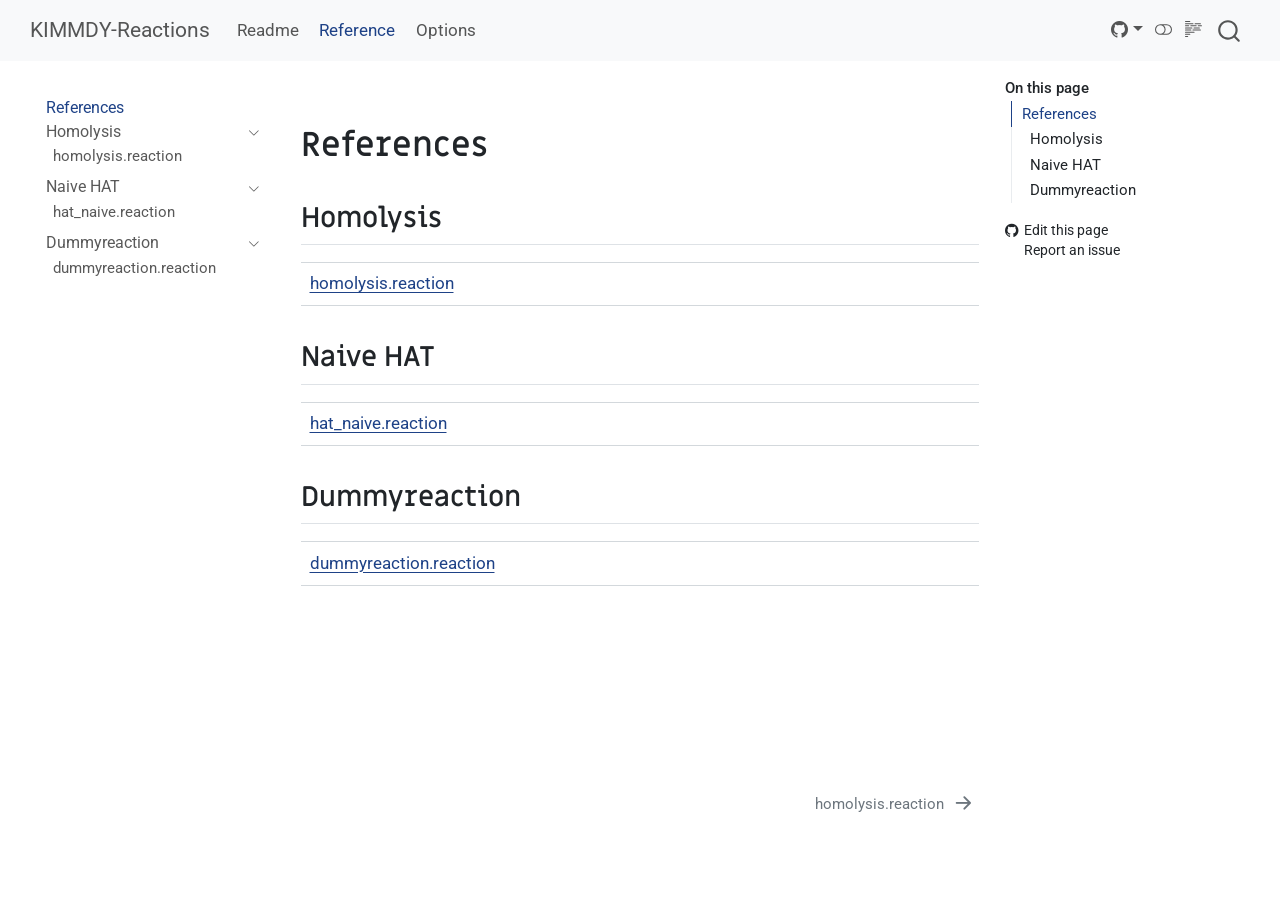
==== commit 043222fd: "interlink with kimmdy docs" ====
--- a/docs/_reference/index.html
+++ b/docs/_reference/index.html
@@ -91,8 +91,16 @@
           <div class="collapse navbar-collapse" id="navbarCollapse">
             <ul class="navbar-nav navbar-nav-scroll me-auto">
   <li class="nav-item">
+    <a class="nav-link" href="../index.html"> 
+<span class="menu-text">Readme</span></a>
+  </li>  
+  <li class="nav-item">
     <a class="nav-link active" href="../_reference/index.html" aria-current="page"> 
 <span class="menu-text">Reference</span></a>
+  </li>  
+  <li class="nav-item">
+    <a class="nav-link" href="../config.html"> 
+<span class="menu-text">Options</span></a>
   </li>  
 </ul>
           </div> <!-- /navcollapse -->
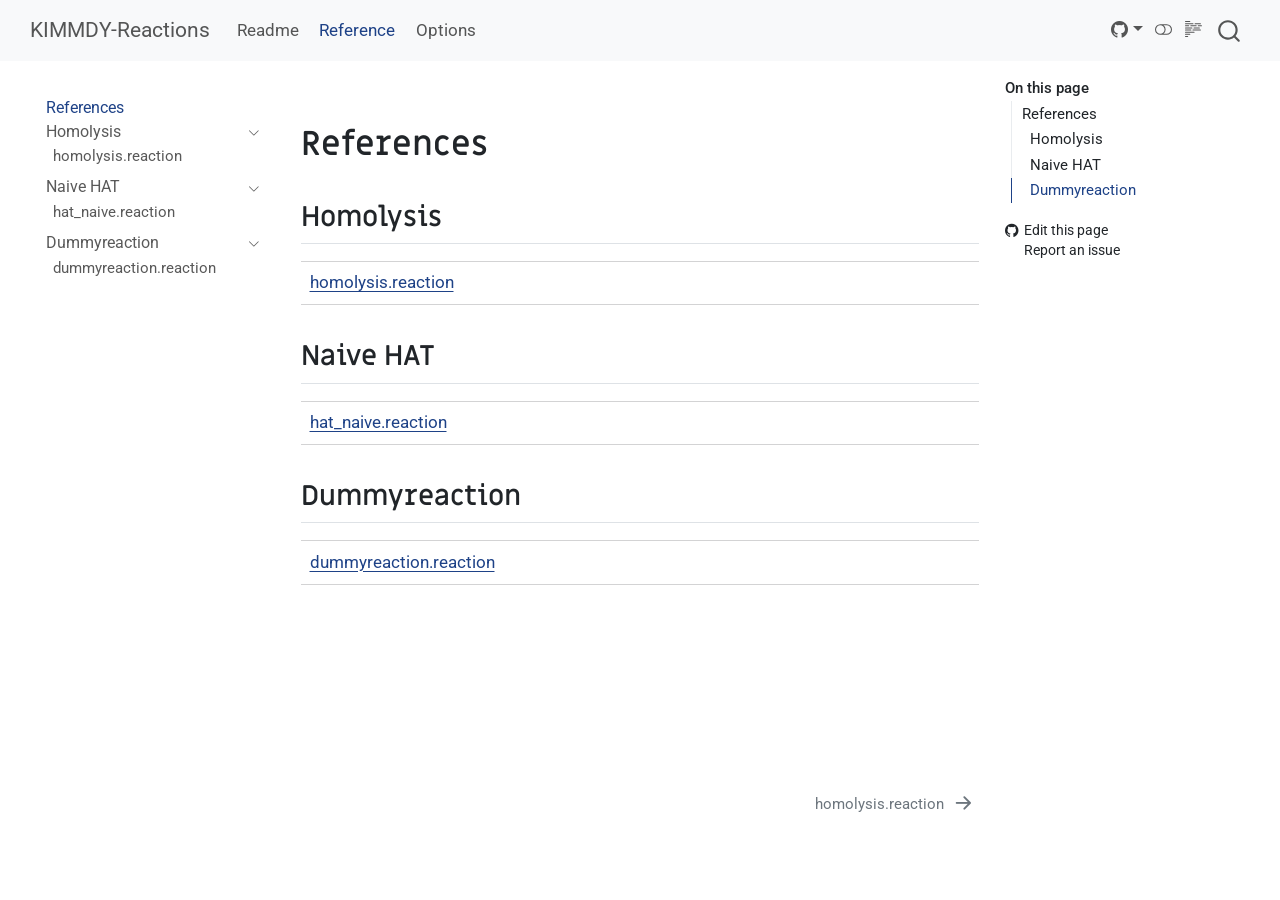
==== commit 355fa94b: "chore(docs): render docs" ====
--- a/docs/_reference/index.html
+++ b/docs/_reference/index.html
@@ -2,7 +2,7 @@
 <html xmlns="http://www.w3.org/1999/xhtml" lang="en" xml:lang="en"><head>
 
 <meta charset="utf-8">
-<meta name="generator" content="quarto-1.5.56">
+<meta name="generator" content="quarto-1.6.42">
 
 <meta name="viewport" content="width=device-width, initial-scale=1.0, user-scalable=yes">
 
@@ -36,12 +36,12 @@
 <script src="../site_libs/quarto-html/tippy.umd.min.js"></script>
 <script src="../site_libs/quarto-html/anchor.min.js"></script>
 <link href="../site_libs/quarto-html/tippy.css" rel="stylesheet">
-<link href="../site_libs/quarto-html/quarto-syntax-highlighting.css" rel="stylesheet" class="quarto-color-scheme" id="quarto-text-highlighting-styles">
-<link href="../site_libs/quarto-html/quarto-syntax-highlighting-dark.css" rel="prefetch" class="quarto-color-scheme quarto-color-alternate" id="quarto-text-highlighting-styles">
+<link href="../site_libs/quarto-html/quarto-syntax-highlighting-649006838881f309ffb49f5ec82d7af6.css" rel="stylesheet" class="quarto-color-scheme" id="quarto-text-highlighting-styles">
+<link href="../site_libs/quarto-html/quarto-syntax-highlighting-dark-42a732b0e032c2683810a815e6a6abd1.css" rel="prefetch" class="quarto-color-scheme quarto-color-alternate" id="quarto-text-highlighting-styles">
 <script src="../site_libs/bootstrap/bootstrap.min.js"></script>
 <link href="../site_libs/bootstrap/bootstrap-icons.css" rel="stylesheet">
-<link href="../site_libs/bootstrap/bootstrap.min.css" rel="stylesheet" class="quarto-color-scheme" id="quarto-bootstrap" data-mode="light">
-<link href="../site_libs/bootstrap/bootstrap-dark.min.css" rel="prefetch" class="quarto-color-scheme quarto-color-alternate" id="quarto-bootstrap" data-mode="dark">
+<link href="../site_libs/bootstrap/bootstrap-447055c273ea4a21403eeda218134273.min.css" rel="stylesheet" append-hash="true" class="quarto-color-scheme" id="quarto-bootstrap" data-mode="light">
+<link href="../site_libs/bootstrap/bootstrap-dark-5c9dcc8c1f5d1bbca3fb8cd37090e5e0.min.css" rel="prefetch" append-hash="true" class="quarto-color-scheme quarto-color-alternate" id="quarto-bootstrap" data-mode="dark">
 <script id="quarto-search-options" type="application/json">{
   "location": "navbar",
   "copy-button": false,
@@ -223,7 +223,7 @@
 <div class="toc-actions"><ul><li><a href="https://github.com/graeter-group/kimmdy-reactions/edit/main/_reference/index.qmd" class="toc-action"><i class="bi bi-github"></i>Edit this page</a></li><li><a href="https://github.com/graeter-group/kimmdy-reactions/issues/new" class="toc-action"><i class="bi empty"></i>Report an issue</a></li></ul></div></nav>
     </div>
 <!-- main -->
-<main class="content" id="quarto-document-content">
+<main class="content" id="quarto-document-content"><header id="title-block-header" class="quarto-title-block"></header>
 
 
 
@@ -494,8 +494,6 @@
   });
   clipboard.on('success', onCopySuccess);
   if (window.document.getElementById('quarto-embedded-source-code-modal')) {
-    // For code content inside modals, clipBoardJS needs to be initialized with a container option
-    // TODO: Check when it could be a function (https://github.com/zenorocha/clipboard.js/issues/860)
     const clipboardModal = new window.ClipboardJS('.code-copy-button[data-in-quarto-modal]', {
       text: getTextToCopy,
       container: window.document.getElementById('quarto-embedded-source-code-modal')
@@ -606,7 +604,6 @@
       if (window.Quarto?.typesetMath) {
         window.Quarto.typesetMath(note);
       }
-      // TODO in 1.5, we should make sure this works without a callout special case
       if (note.classList.contains("callout")) {
         return note.outerHTML;
       } else {
--- a/docs/site_libs/quarto-html/quarto-syntax-highlighting-649006838881f309ffb49f5ec82d7af6.css
+++ b/docs/site_libs/quarto-html/quarto-syntax-highlighting-649006838881f309ffb49f5ec82d7af6.css
@@ -0,0 +1,205 @@
+/* quarto syntax highlight colors */
+:root {
+  --quarto-hl-ot-color: #003B4F;
+  --quarto-hl-at-color: #657422;
+  --quarto-hl-ss-color: #20794D;
+  --quarto-hl-an-color: #5E5E5E;
+  --quarto-hl-fu-color: #4758AB;
+  --quarto-hl-st-color: #20794D;
+  --quarto-hl-cf-color: #003B4F;
+  --quarto-hl-op-color: #5E5E5E;
+  --quarto-hl-er-color: #AD0000;
+  --quarto-hl-bn-color: #AD0000;
+  --quarto-hl-al-color: #AD0000;
+  --quarto-hl-va-color: #111111;
+  --quarto-hl-bu-color: inherit;
+  --quarto-hl-ex-color: inherit;
+  --quarto-hl-pp-color: #AD0000;
+  --quarto-hl-in-color: #5E5E5E;
+  --quarto-hl-vs-color: #20794D;
+  --quarto-hl-wa-color: #5E5E5E;
+  --quarto-hl-do-color: #5E5E5E;
+  --quarto-hl-im-color: #00769E;
+  --quarto-hl-ch-color: #20794D;
+  --quarto-hl-dt-color: #AD0000;
+  --quarto-hl-fl-color: #AD0000;
+  --quarto-hl-co-color: #5E5E5E;
+  --quarto-hl-cv-color: #5E5E5E;
+  --quarto-hl-cn-color: #8f5902;
+  --quarto-hl-sc-color: #5E5E5E;
+  --quarto-hl-dv-color: #AD0000;
+  --quarto-hl-kw-color: #003B4F;
+}
+
+/* other quarto variables */
+:root {
+  --quarto-font-monospace: "Fira Mono", Menlo, Consolas, monospace;
+}
+
+pre > code.sourceCode > span {
+  color: #003B4F;
+}
+
+code span {
+  color: #003B4F;
+}
+
+code.sourceCode > span {
+  color: #003B4F;
+}
+
+div.sourceCode,
+div.sourceCode pre.sourceCode {
+  color: #003B4F;
+}
+
+code span.ot {
+  color: #003B4F;
+  font-style: inherit;
+}
+
+code span.at {
+  color: #657422;
+  font-style: inherit;
+}
+
+code span.ss {
+  color: #20794D;
+  font-style: inherit;
+}
+
+code span.an {
+  color: #5E5E5E;
+  font-style: inherit;
+}
+
+code span.fu {
+  color: #4758AB;
+  font-style: inherit;
+}
+
+code span.st {
+  color: #20794D;
+  font-style: inherit;
+}
+
+code span.cf {
+  color: #003B4F;
+  font-weight: bold;
+  font-style: inherit;
+}
+
+code span.op {
+  color: #5E5E5E;
+  font-style: inherit;
+}
+
+code span.er {
+  color: #AD0000;
+  font-style: inherit;
+}
+
+code span.bn {
+  color: #AD0000;
+  font-style: inherit;
+}
+
+code span.al {
+  color: #AD0000;
+  font-style: inherit;
+}
+
+code span.va {
+  color: #111111;
+  font-style: inherit;
+}
+
+code span.bu {
+  font-style: inherit;
+}
+
+code span.ex {
+  font-style: inherit;
+}
+
+code span.pp {
+  color: #AD0000;
+  font-style: inherit;
+}
+
+code span.in {
+  color: #5E5E5E;
+  font-style: inherit;
+}
+
+code span.vs {
+  color: #20794D;
+  font-style: inherit;
+}
+
+code span.wa {
+  color: #5E5E5E;
+  font-style: italic;
+}
+
+code span.do {
+  color: #5E5E5E;
+  font-style: italic;
+}
+
+code span.im {
+  color: #00769E;
+  font-style: inherit;
+}
+
+code span.ch {
+  color: #20794D;
+  font-style: inherit;
+}
+
+code span.dt {
+  color: #AD0000;
+  font-style: inherit;
+}
+
+code span.fl {
+  color: #AD0000;
+  font-style: inherit;
+}
+
+code span.co {
+  color: #5E5E5E;
+  font-style: inherit;
+}
+
+code span.cv {
+  color: #5E5E5E;
+  font-style: italic;
+}
+
+code span.cn {
+  color: #8f5902;
+  font-style: inherit;
+}
+
+code span.sc {
+  color: #5E5E5E;
+  font-style: inherit;
+}
+
+code span.dv {
+  color: #AD0000;
+  font-style: inherit;
+}
+
+code span.kw {
+  color: #003B4F;
+  font-weight: bold;
+  font-style: inherit;
+}
+
+.prevent-inlining {
+  content: "</";
+}
+
+/*# sourceMappingURL=1317a475764550df74895ffd87770c0b.css.map */
--- a/docs/site_libs/quarto-html/quarto-syntax-highlighting-dark-42a732b0e032c2683810a815e6a6abd1.css
+++ b/docs/site_libs/quarto-html/quarto-syntax-highlighting-dark-42a732b0e032c2683810a815e6a6abd1.css
@@ -0,0 +1,189 @@
+/* quarto syntax highlight colors */
+:root {
+  --quarto-hl-al-color: #f07178;
+  --quarto-hl-an-color: #d4d0ab;
+  --quarto-hl-at-color: #00e0e0;
+  --quarto-hl-bn-color: #d4d0ab;
+  --quarto-hl-bu-color: #abe338;
+  --quarto-hl-ch-color: #abe338;
+  --quarto-hl-co-color: #f8f8f2;
+  --quarto-hl-cv-color: #ffd700;
+  --quarto-hl-cn-color: #ffd700;
+  --quarto-hl-cf-color: #ffa07a;
+  --quarto-hl-dt-color: #ffa07a;
+  --quarto-hl-dv-color: #d4d0ab;
+  --quarto-hl-do-color: #f8f8f2;
+  --quarto-hl-er-color: #f07178;
+  --quarto-hl-ex-color: #00e0e0;
+  --quarto-hl-fl-color: #d4d0ab;
+  --quarto-hl-fu-color: #ffa07a;
+  --quarto-hl-im-color: #abe338;
+  --quarto-hl-in-color: #d4d0ab;
+  --quarto-hl-kw-color: #ffa07a;
+  --quarto-hl-op-color: #ffa07a;
+  --quarto-hl-ot-color: #00e0e0;
+  --quarto-hl-pp-color: #dcc6e0;
+  --quarto-hl-re-color: #00e0e0;
+  --quarto-hl-sc-color: #abe338;
+  --quarto-hl-ss-color: #abe338;
+  --quarto-hl-st-color: #abe338;
+  --quarto-hl-va-color: #00e0e0;
+  --quarto-hl-vs-color: #abe338;
+  --quarto-hl-wa-color: #dcc6e0;
+}
+
+/* other quarto variables */
+:root {
+  --quarto-font-monospace: "Fira Mono", Menlo, Consolas, monospace;
+}
+
+code span.al {
+  background-color: #2a0f15;
+  font-weight: bold;
+  color: #f07178;
+}
+
+code span.an {
+  color: #d4d0ab;
+}
+
+code span.at {
+  color: #00e0e0;
+}
+
+code span.bn {
+  color: #d4d0ab;
+}
+
+code span.bu {
+  color: #abe338;
+}
+
+code span.ch {
+  color: #abe338;
+}
+
+code span.co {
+  font-style: italic;
+  color: #f8f8f2;
+}
+
+code span.cv {
+  color: #ffd700;
+}
+
+code span.cn {
+  color: #ffd700;
+}
+
+code span.cf {
+  font-weight: bold;
+  color: #ffa07a;
+}
+
+code span.dt {
+  color: #ffa07a;
+}
+
+code span.dv {
+  color: #d4d0ab;
+}
+
+code span.do {
+  color: #f8f8f2;
+}
+
+code span.er {
+  color: #f07178;
+  text-decoration: underline;
+}
+
+code span.ex {
+  font-weight: bold;
+  color: #00e0e0;
+}
+
+code span.fl {
+  color: #d4d0ab;
+}
+
+code span.fu {
+  color: #ffa07a;
+}
+
+code span.im {
+  color: #abe338;
+}
+
+code span.in {
+  color: #d4d0ab;
+}
+
+code span.kw {
+  font-weight: bold;
+  color: #ffa07a;
+}
+
+pre > code.sourceCode > span {
+  color: #f8f8f2;
+}
+
+code span {
+  color: #f8f8f2;
+}
+
+code.sourceCode > span {
+  color: #f8f8f2;
+}
+
+div.sourceCode,
+div.sourceCode pre.sourceCode {
+  color: #f8f8f2;
+}
+
+code span.op {
+  color: #ffa07a;
+}
+
+code span.ot {
+  color: #00e0e0;
+}
+
+code span.pp {
+  color: #dcc6e0;
+}
+
+code span.re {
+  background-color: #f8f8f2;
+  color: #00e0e0;
+}
+
+code span.sc {
+  color: #abe338;
+}
+
+code span.ss {
+  color: #abe338;
+}
+
+code span.st {
+  color: #abe338;
+}
+
+code span.va {
+  color: #00e0e0;
+}
+
+code span.vs {
+  color: #abe338;
+}
+
+code span.wa {
+  color: #dcc6e0;
+}
+
+.prevent-inlining {
+  content: "</";
+}
+
+/*# sourceMappingURL=a7f26998fc7f92cede59042f042270c5.css.map */
